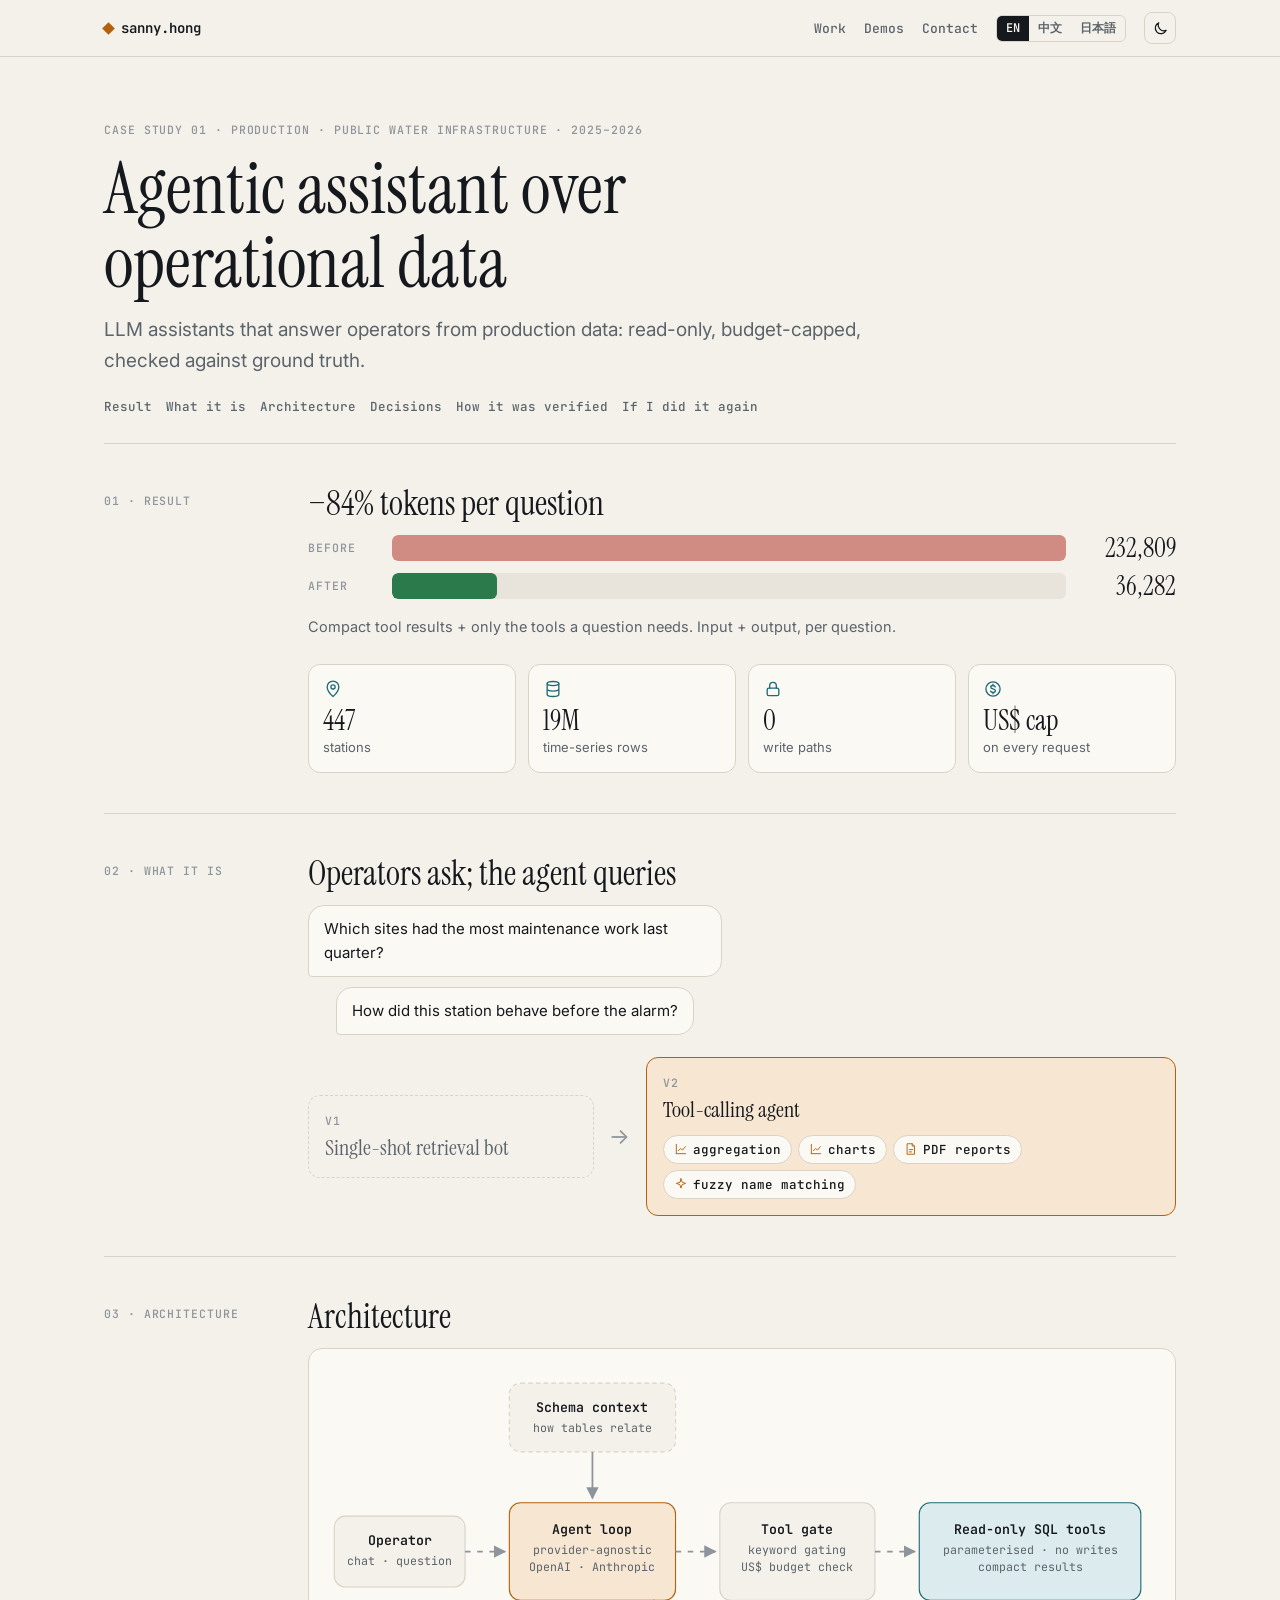
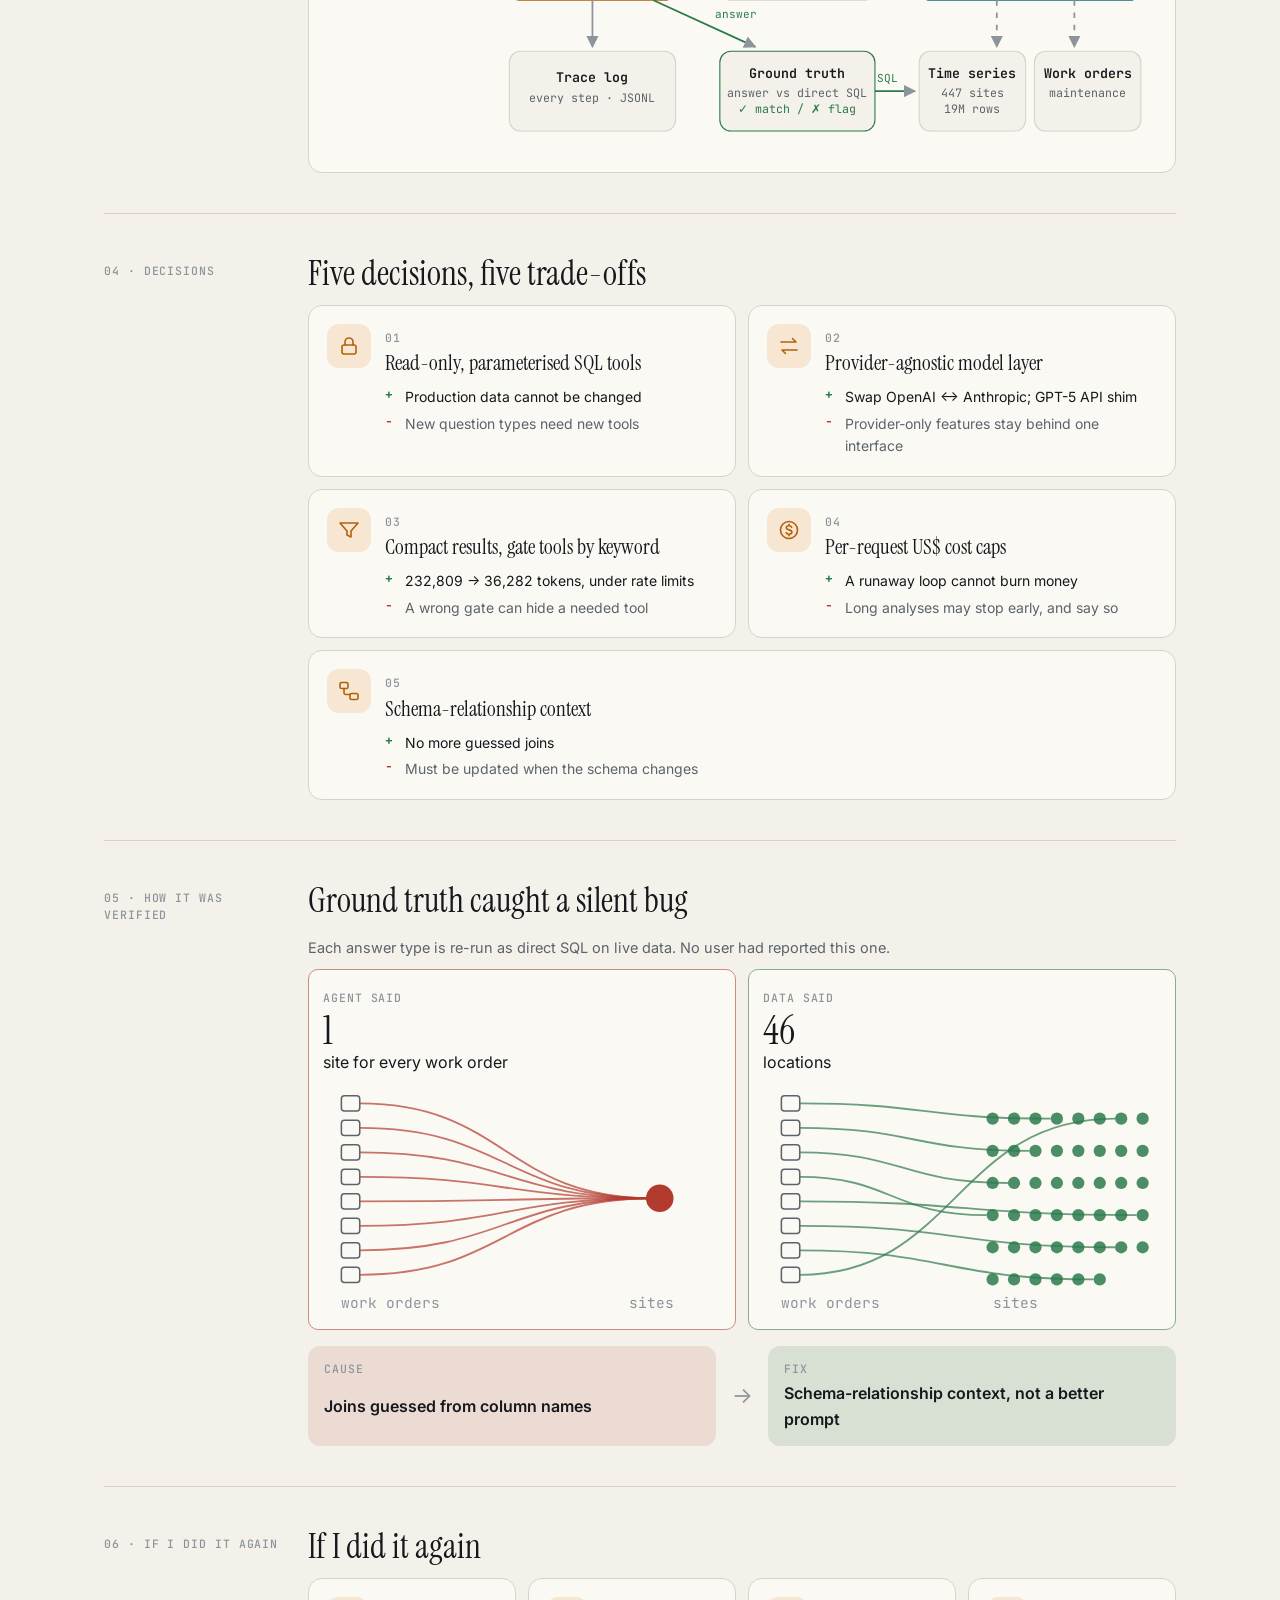
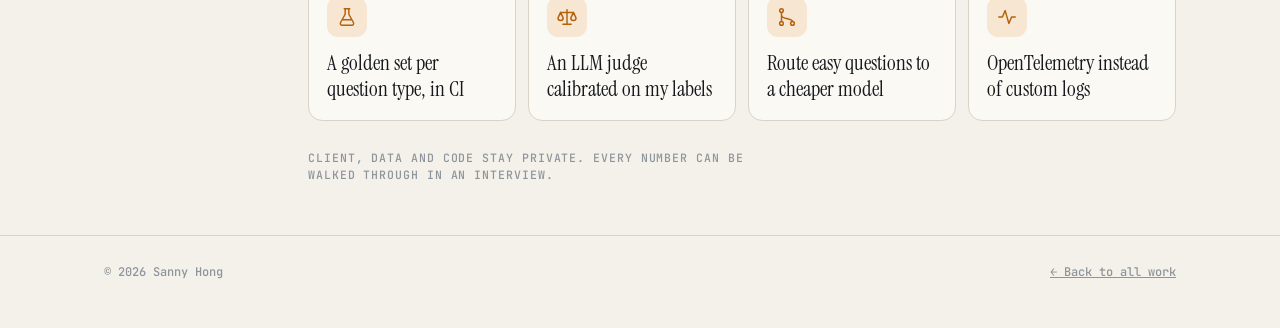
==== work/llm-agent.html @ abecaa7d "Portfolio v2: delivery-loop hero, light/dark mode, illustrated work, case study and live demos Co-Au" ====
<!doctype html>
<html lang="en">
<head>
<meta charset="utf-8">
<meta name="viewport" content="width=device-width, initial-scale=1">
<title>Agentic assistant over operational data · Sanny Hong</title>
<meta name="description" content="Production LLM agents over operational data: read-only tools, −84% tokens per question, per-request cost caps, and ground-truth checks that caught a silent mis-join.">
<script src="../assets/theme.js"></script>
<link rel="preconnect" href="https://fonts.googleapis.com">
<link rel="preconnect" href="https://fonts.gstatic.com" crossorigin>
<link href="https://fonts.googleapis.com/css2?family=Instrument+Serif:ital@0;1&family=Inter:wght@400;500;600&family=JetBrains+Mono:wght@500;600&display=swap" rel="stylesheet">
<link rel="stylesheet" href="../assets/site.css">
</head>
<body data-base="../">

<header class="top">
  <div class="wrap">
    <a class="brand" href="../index.html"><i></i>sanny.hong</a>
    <nav>
      <a href="../index.html#work" data-t="nav.work">Work</a>
      <a href="../demos.html" data-t="nav.demos">Demos</a>
      <a href="../index.html#contact" data-t="nav.contact">Contact</a>
    </nav>
    <div class="langs" role="group" aria-label="Language">
      <button type="button" data-lang="en" aria-pressed="true">EN</button>
      <button type="button" data-lang="zh" aria-pressed="false">中文</button>
      <button type="button" data-lang="ja" aria-pressed="false">日本語</button>
    </div>
    <button class="theme" type="button" aria-label="Switch theme"></button>
  </div>
</header>

<main>
  <div class="wrap case-hero">
    <div class="meta" data-t="c.meta"></div>
    <h1 data-t="c.h1">Agentic assistant over operational data</h1>
    <p class="lede" data-t="c.lede"></p>
    <nav class="toc">
      <a href="#result" data-t="c.toc1"></a><a href="#what" data-t="c.toc2"></a><a href="#architecture" data-t="c.toc3"></a>
      <a href="#decisions" data-t="c.toc4"></a><a href="#verified" data-t="c.toc5"></a><a href="#again" data-t="c.toc6"></a>
    </nav>
  </div>

  <div class="wrap">
    <section class="chapter" id="result">
      <div class="meta">01 · <span data-t="c.toc1"></span></div>
      <div>
        <h2 data-t="c.r.h"></h2>
        <div class="bars">
          <div class="bar-row bad"><span class="meta" data-t="c.r.before"></span><div class="bar"><i style="width:100%"></i></div><b>232,809</b></div>
          <div class="bar-row good"><span class="meta" data-t="c.r.after"></span><div class="bar"><i style="width:15.6%"></i></div><b>36,282</b></div>
        </div>
        <p class="caption" data-t="c.r.p"></p>
        <div class="stats">
          <div data-icon="pin"><b>447</b><span data-t="c.k1"></span></div>
          <div data-icon="db"><b>19M</b><span data-t="c.k2"></span></div>
          <div data-icon="lock"><b>0</b><span data-t="c.k3"></span></div>
          <div data-icon="coins"><b>US$ cap</b><span data-t="c.k4"></span></div>
        </div>
      </div>
    </section>

    <section class="chapter" id="what">
      <div class="meta">02 · <span data-t="c.toc2"></span></div>
      <div>
        <h2 data-t="c.w.h"></h2>
        <div class="qa">
          <div class="bubble" data-t="c.w.q1"></div>
          <div class="bubble" data-t="c.w.q2"></div>
        </div>
        <div class="evolve">
          <div class="stage old"><span class="meta">v1</span><b data-t="c.w.v1"></b></div>
          <i aria-hidden="true">→</i>
          <div class="stage new"><span class="meta">v2</span><b data-t="c.w.v2"></b>
            <div class="chips"><span class="chip" data-icon="chart"><span data-t="c.w.c1"></span></span><span class="chip" data-icon="chart"><span data-t="c.w.c2"></span></span><span class="chip" data-icon="file"><span data-t="c.w.c3"></span></span><span class="chip" data-icon="spark"><span data-t="c.w.c4"></span></span></div>
          </div>
        </div>
      </div>
    </section>

    <section class="chapter" id="architecture">
      <div class="meta">03 · <span data-t="c.toc3"></span></div>
      <div>
        <h2 data-t="c.a.h"></h2>
        <div class="diagram" role="img" aria-label="Architecture: operator question to agent loop, through a tool gate and budget check, to read-only parameterised SQL tools over the time-series and work-order databases; a schema-relationship context feeds the agent; every step is traced; ground-truth scripts check answers against direct SQL.">
          <svg viewBox="0 0 760 360" xmlns="http://www.w3.org/2000/svg">
            <defs>
              <marker id="ah" viewBox="0 0 10 10" refX="9" refY="5" markerWidth="7" markerHeight="7" orient="auto-start-reverse"><path d="M0,0 L10,5 L0,10 z" fill="var(--faint)"/></marker>
            </defs>
            <g font-size="12" fill="var(--ink)">
              <rect x="12" y="140" width="118" height="64" rx="10" fill="var(--paper)" stroke="var(--rule)"/>
              <text x="71" y="166" text-anchor="middle" font-weight="600">Operator</text><text x="71" y="184" text-anchor="middle" fill="var(--muted)" font-size="10.5">chat · question</text>

              <rect x="170" y="128" width="150" height="88" rx="10" fill="var(--signal-soft)" stroke="var(--signal)"/>
              <text x="245" y="156" text-anchor="middle" font-weight="600">Agent loop</text>
              <text x="245" y="174" text-anchor="middle" fill="var(--muted)" font-size="10.5">provider-agnostic</text>
              <text x="245" y="190" text-anchor="middle" fill="var(--muted)" font-size="10.5">OpenAI · Anthropic</text>

              <rect x="360" y="128" width="140" height="88" rx="10" fill="var(--paper)" stroke="var(--rule)"/>
              <text x="430" y="156" text-anchor="middle" font-weight="600">Tool gate</text>
              <text x="430" y="174" text-anchor="middle" fill="var(--muted)" font-size="10.5">keyword gating</text>
              <text x="430" y="190" text-anchor="middle" fill="var(--muted)" font-size="10.5">US$ budget check</text>

              <rect x="540" y="128" width="200" height="88" rx="10" fill="var(--water-soft)" stroke="var(--water)"/>
              <text x="640" y="156" text-anchor="middle" font-weight="600">Read-only SQL tools</text>
              <text x="640" y="174" text-anchor="middle" fill="var(--muted)" font-size="10.5">parameterised · no writes</text>
              <text x="640" y="190" text-anchor="middle" fill="var(--muted)" font-size="10.5">compact results</text>

              <rect x="540" y="262" width="96" height="72" rx="10" fill="var(--paper)" stroke="var(--rule)"/>
              <text x="588" y="286" text-anchor="middle" font-weight="600">Time series</text><text x="588" y="303" text-anchor="middle" fill="var(--muted)" font-size="10.5">447 sites</text><text x="588" y="318" text-anchor="middle" fill="var(--muted)" font-size="10.5">19M rows</text>
              <rect x="644" y="262" width="96" height="72" rx="10" fill="var(--paper)" stroke="var(--rule)"/>
              <text x="692" y="286" text-anchor="middle" font-weight="600">Work orders</text><text x="692" y="303" text-anchor="middle" fill="var(--muted)" font-size="10.5">maintenance</text>

              <rect x="170" y="20" width="150" height="62" rx="10" fill="var(--paper)" stroke="var(--rule)" stroke-dasharray="4 3"/>
              <text x="245" y="46" text-anchor="middle" font-weight="600">Schema context</text><text x="245" y="64" text-anchor="middle" fill="var(--muted)" font-size="10.5">how tables relate</text>
              <rect x="170" y="262" width="150" height="72" rx="10" fill="var(--paper)" stroke="var(--rule)"/>
              <text x="245" y="290" text-anchor="middle" font-weight="600">Trace log</text><text x="245" y="308" text-anchor="middle" fill="var(--muted)" font-size="10.5">every step · JSONL</text>
              <rect x="360" y="262" width="140" height="72" rx="10" fill="var(--paper)" stroke="var(--ok)"/>
              <text x="430" y="286" text-anchor="middle" font-weight="600">Ground truth</text><text x="430" y="303" text-anchor="middle" fill="var(--muted)" font-size="10.5">answer vs direct SQL</text><text x="430" y="318" text-anchor="middle" fill="var(--ok)" font-size="10.5">✓ match / ✗ flag</text>
            </g>
            <g stroke="var(--faint)" stroke-width="1.6" fill="none" marker-end="url(#ah)">
              <path class="flow" d="M130 172 H166"/>
              <path class="flow" d="M320 172 H356"/>
              <path class="flow" d="M500 172 H536"/>
              <path class="flow" d="M610 216 V258"/>
              <path class="flow" d="M680 216 V258"/>
              <path d="M245 82 V124"/>
              <path d="M245 216 V258"/>
              <path d="M500 298 H536" stroke="var(--ok)"/>
              <text x="502" y="290" font-size="10" fill="var(--ok)" stroke="none">SQL</text>
              <path d="M300 216 L392 258" stroke="var(--ok)"/>
              <text x="356" y="232" font-size="10" fill="var(--ok)" stroke="none">answer</text>
            </g>
          </svg>
        </div>
      </div>
    </section>

    <section class="chapter" id="decisions">
      <div class="meta">04 · <span data-t="c.toc4"></span></div>
      <div>
        <h2 data-t="c.d.h"></h2>
        <div class="dtiles" id="decisionList"></div>
      </div>
    </section>

    <section class="chapter" id="verified">
      <div class="meta">05 · <span data-t="c.toc5"></span></div>
      <div>
        <h2 data-t="c.v.h"></h2>
        <p class="caption" data-t="c.v.p1"></p>
        <div class="compare">
          <div class="bad"><span class="meta" data-t="c.v.before"></span><b>1</b><span data-t="c.v.beforeS"></span><div class="viz" id="vizBad"></div></div>
          <div class="good"><span class="meta" data-t="c.v.after"></span><b>46</b><span data-t="c.v.afterS"></span><div class="viz" id="vizGood"></div></div>
        </div>
        <div class="fix">
          <div class="bad-x"><span class="meta" data-t="c.v.causeL"></span><b data-t="c.v.cause"></b></div>
          <i aria-hidden="true">→</i>
          <div class="good-x"><span class="meta" data-t="c.v.fixL"></span><b data-t="c.v.fix"></b></div>
        </div>
      </div>
    </section>

    <section class="chapter" id="again">
      <div class="meta">06 · <span data-t="c.toc6"></span></div>
      <div>
        <h2 data-t="c.g.h"></h2>
        <div class="tiles four" id="againList"></div>
        <p class="meta" style="margin-top:28px" data-t="c.note"></p>
      </div>
    </section>
  </div>
</main>

<footer><div class="wrap"><span data-t="foot.l">© 2026 Sanny Hong</span><a href="../index.html" data-t="c.back">← Back to all work</a></div></footer>

<script src="../assets/art.js"></script>
<script src="../assets/i18n.js"></script>
<script>
/* Case-study copy. Facts here must match the resume: 447 stations, 19M rows, 232,809 → 36,282 tokens,
   per-request USD caps, GPT-5 compatibility shim, JSONL step/run traces, mis-join 1 → 46. */
(function () {
  const C = {
    en: {
      'c.meta': 'Case study 01 · Production · Public water infrastructure · 2025–2026',
      'c.h1': 'Agentic assistant over operational data',
      'c.lede': 'LLM assistants that answer operators from production data: read-only, budget-capped, checked against ground truth.',
      'c.toc1': 'Result', 'c.toc2': 'What it is', 'c.toc3': 'Architecture', 'c.toc4': 'Decisions', 'c.toc5': 'How it was verified', 'c.toc6': 'If I did it again',
      'c.r.h': '−84% tokens per question',
      'c.r.before': 'Before', 'c.r.after': 'After',
      'c.r.p': 'Compact tool results + only the tools a question needs. Input + output, per question.',
      'c.k1': 'stations', 'c.k2': 'time-series rows', 'c.k3': 'write paths', 'c.k4': 'on every request',
      'c.w.h': 'Operators ask; the agent queries',
      'c.w.q1': 'Which sites had the most maintenance work last quarter?',
      'c.w.q2': 'How did this station behave before the alarm?',
      'c.w.v1': 'Single-shot retrieval bot', 'c.w.v2': 'Tool-calling agent',
      'c.w.c1': 'aggregation', 'c.w.c2': 'charts', 'c.w.c3': 'PDF reports', 'c.w.c4': 'fuzzy name matching',
      'c.a.h': 'Architecture',
      'c.d.h': 'Five decisions, five trade-offs',
      'c.v.h': 'Ground truth caught a silent bug',
      'c.v.p1': 'Each answer type is re-run as direct SQL on live data. No user had reported this one.',
      'c.v.before': 'Agent said', 'c.v.beforeS': 'site for every work order',
      'c.v.after': 'Data said', 'c.v.afterS': 'locations',
      'c.v.causeL': 'Cause', 'c.v.cause': 'Joins guessed from column names',
      'c.v.fixL': 'Fix', 'c.v.fix': 'Schema-relationship context, not a better prompt',
      'c.g.h': 'If I did it again',
      'c.note': 'Client, data and code stay private. Every number can be walked through in an interview.',
      'c.back': '← Back to all work',
    },
    zh: {
      'c.meta': '案例研究 01 · 生产系统 · 公共水务基础设施 · 2025–2026',
      'c.h1': '运营数据上的智能体助手',
      'c.lede': '为值班人员查询生产数据的 LLM 助手：只读、有预算上限、用标准答案校验。',
      'c.toc1': '结果', 'c.toc2': '它是什么', 'c.toc3': '架构', 'c.toc4': '关键决策', 'c.toc5': '怎么验证', 'c.toc6': '如果重做',
      'c.r.h': '每个问题的 token 减少 84%',
      'c.r.before': '之前', 'c.r.after': '之后',
      'c.r.p': '压缩工具结果 + 只开放问题需要的工具。按每个问题的输入 + 输出计算。',
      'c.k1': '个站点', 'c.k2': '行时间序列', 'c.k3': '条写入路径', 'c.k4': '每个请求都有',
      'c.w.h': '值班人员提问，智能体去查',
      'c.w.q1': '上季度哪些站点的维修工作最多？',
      'c.w.q2': '这个站点在告警前表现如何？',
      'c.w.v1': '单轮检索机器人', 'c.w.v2': '调用工具的智能体',
      'c.w.c1': '聚合统计', 'c.w.c2': '图表', 'c.w.c3': 'PDF 报告', 'c.w.c4': '名称模糊匹配',
      'c.a.h': '架构',
      'c.d.h': '五个决策，五个取舍',
      'c.v.h': '标准答案抓到了一个隐性错误',
      'c.v.p1': '每类答案都用直接 SQL 在真实数据上重跑一遍。这个错误没有任何用户报告过。',
      'c.v.before': '智能体说', 'c.v.beforeS': '个站点承担了所有工单',
      'c.v.after': '数据实际', 'c.v.afterS': '个地点',
      'c.v.causeL': '原因', 'c.v.cause': '按字段名猜测表关联',
      'c.v.fixL': '修复', 'c.v.fix': '加入表关系 context，而不是改提示词',
      'c.g.h': '如果重做',
      'c.note': '客户、数据和代码均保密。每个数字都可以在面试里讲清楚。',
      'c.back': '← 返回全部项目',
    },
    ja: {
      'c.meta': 'ケーススタディ 01 · 本番 · 公共水道インフラ · 2025–2026',
      'c.h1': '運用データに対するエージェント',
      'c.lede': '本番データでオペレーターに答える LLM アシスタント。読み取り専用・予算上限つき・正解データで検証。',
      'c.toc1': '結果', 'c.toc2': '概要', 'c.toc3': 'アーキテクチャ', 'c.toc4': '設計判断', 'c.toc5': '検証方法', 'c.toc6': 'もう一度やるなら',
      'c.r.h': '1 質問あたりのトークン −84%',
      'c.r.before': '前', 'c.r.after': '後',
      'c.r.p': 'ツール結果の圧縮 ＋ 質問に必要なツールだけを公開。1 質問あたりの入力 ＋ 出力。',
      'c.k1': '拠点', 'c.k2': '行の時系列', 'c.k3': '書き込み経路', 'c.k4': '全リクエストに適用',
      'c.w.h': 'オペレーターが聞き、エージェントが調べる',
      'c.w.q1': '前四半期に保守作業が最も多かった拠点は？',
      'c.w.q2': 'アラーム前、この拠点はどう推移した？',
      'c.w.v1': '単発の検索ボット', 'c.w.v2': 'ツール呼び出し型エージェント',
      'c.w.c1': '集計', 'c.w.c2': 'グラフ', 'c.w.c3': 'PDF レポート', 'c.w.c4': '名前のあいまい照合',
      'c.a.h': 'アーキテクチャ',
      'c.d.h': '5 つの判断と 5 つのトレードオフ',
      'c.v.h': '正解データが隠れたバグを発見',
      'c.v.p1': '回答の種類ごとに実データで直接 SQL を再実行。利用者は誰も報告していませんでした。',
      'c.v.before': 'エージェント', 'c.v.beforeS': '拠点にすべての作業指示',
      'c.v.after': '実データ', 'c.v.afterS': '拠点',
      'c.v.causeL': '原因', 'c.v.cause': '列名から結合を推測していた',
      'c.v.fixL': '修正', 'c.v.fix': 'プロンプトではなくスキーマ関係コンテキスト',
      'c.g.h': 'もう一度やるなら',
      'c.note': '顧客・データ・コードは非公開。すべての数字は面接で説明できます。',
      'c.back': '← すべての実績へ戻る',
    },
  };
  const DECISIONS = [
    { i: 'lock', h: { en: 'Read-only, parameterised SQL tools', zh: '只读、参数化的 SQL 工具', ja: '読み取り専用・パラメータ化 SQL' },
      gain: { en: 'Production data cannot be changed', zh: '生产数据无法被改动', ja: '本番データは変更できない' },
      cost: { en: 'New question types need new tools', zh: '新类型问题需要新工具', ja: '新しい質問には新しいツールが必要' } },
    { i: 'swap', h: { en: 'Provider-agnostic model layer', zh: '与服务商无关的模型层', ja: 'プロバイダー非依存のモデル層' },
      gain: { en: 'Swap OpenAI ↔ Anthropic; GPT-5 API shim', zh: 'OpenAI ↔ Anthropic 随时切换；GPT-5 兼容层', ja: 'OpenAI ↔ Anthropic を切替、GPT-5 互換層' },
      cost: { en: 'Provider-only features stay behind one interface', zh: '独有功能只能在共用接口后使用', ja: '固有機能は共通インターフェースの裏側のみ' } },
    { i: 'funnel', h: { en: 'Compact results, gate tools by keyword', zh: '压缩结果，按关键词开放工具', ja: '結果を圧縮し、キーワードでツールを絞る' },
      gain: { en: '232,809 → 36,282 tokens, under rate limits', zh: '232,809 → 36,282 token，不超速率限制', ja: '232,809 → 36,282 トークン、レート制限内' },
      cost: { en: 'A wrong gate can hide a needed tool', zh: '闸门判断错会藏起需要的工具', ja: 'ゲートを誤ると必要なツールが隠れる' } },
    { i: 'coins', h: { en: 'Per-request US$ cost caps', zh: '每个请求的美元成本上限', ja: 'リクエストごとの US$ 上限' },
      gain: { en: 'A runaway loop cannot burn money', zh: '失控循环不会烧钱', ja: '暴走ループで費用を浪費しない' },
      cost: { en: 'Long analyses may stop early, and say so', zh: '长分析可能提前停止，并明确告知', ja: '長い分析は途中で止まり、それを明示' } },
    { i: 'schema', h: { en: 'Schema-relationship context', zh: '表关系 context', ja: 'スキーマ関係コンテキスト' },
      gain: { en: 'No more guessed joins', zh: '不再靠猜来关联表', ja: '結合を推測しなくなった' },
      cost: { en: 'Must be updated when the schema changes', zh: '表结构变动时要同步更新', ja: 'スキーマ変更のたびに更新が必要' } },
  ];
  const AGAIN = [
    { i: 'flask', h: { en: 'A golden set per question type, in CI', zh: '每类问题一套标准测试集，接入 CI', ja: '質問タイプ別ゴールデンセットを CI に' } },
    { i: 'scale', h: { en: 'An LLM judge calibrated on my labels', zh: '用我的标注校准 LLM judge', ja: '自分のラベルで較正した LLM judge' } },
    { i: 'route', h: { en: 'Route easy questions to a cheaper model', zh: '简单问题路由给更便宜的模型', ja: '簡単な質問は安価なモデルへ' } },
    { i: 'pulse', h: { en: 'OpenTelemetry instead of custom logs', zh: '用 OpenTelemetry 取代自定义日志', ja: '独自ログの代わりに OpenTelemetry' } },
  ];

  // Mis-join illustration: work orders on the left, sites on the right.
  function misjoin(good) {
    const orders = Array.from({ length: 8 }, (_, i) => [18, 12 + i * 16]);
    const sites = good
      ? Array.from({ length: 46 }, (_, i) => [150 + (i % 8) * 14, 22 + Math.floor(i / 8) * 21])
      : [[220, 74]];
    const colour = good ? 'var(--ok)' : 'var(--bad)';
    const links = orders.map(([x, y], i) => {
      const [sx, sy] = good ? sites[(i * 7 + 3) % 46] : sites[0];
      return `<path d="M${x + 6} ${y}C${(x + sx) / 2} ${y} ${(x + sx) / 2} ${sy} ${sx - 4} ${sy}" stroke="${colour}" stroke-width="1.2" fill="none" opacity="0.7"/>`;
    }).join('');
    const o = orders.map(([x, y]) => `<rect x="${x - 6}" y="${y - 5}" width="12" height="10" rx="2" fill="var(--panel)" stroke="var(--muted)"/>`).join('');
    const s = sites.map(([x, y]) => `<circle cx="${x}" cy="${y}" r="${good ? 4 : 9}" fill="${colour}" opacity="${good ? 0.85 : 1}"/>`).join('');
    return `<svg viewBox="0 0 260 150" aria-hidden="true">${links}${o}${s}<text x="12" y="146" font-size="9.5" fill="var(--faint)">work orders</text><text x="${good ? 150 : 200}" y="146" font-size="9.5" fill="var(--faint)">sites</text></svg>`;
  }

  let lang = 'en';
  try { const s = localStorage.getItem('lang'); if (['en', 'zh', 'ja'].includes(s)) lang = s; else if ((navigator.language || '').startsWith('zh')) lang = 'zh'; else if ((navigator.language || '').startsWith('ja')) lang = 'ja'; } catch (e) {}
  const asked = new URL(location.href).searchParams.get('lang');
  if (['en', 'zh', 'ja'].includes(asked)) lang = asked;
  const esc = (s) => String(s).replace(/[&<>"]/g, (c) => ({ '&': '&amp;', '<': '&lt;', '>': '&gt;', '"': '&quot;' })[c]);
  const t = (k) => (C[lang][k] ?? window.I18N[lang][k] ?? C.en[k] ?? window.I18N.en[k] ?? k);
  function render() {
    document.documentElement.lang = lang === 'zh' ? 'zh-Hans' : lang;
    document.querySelectorAll('[data-t]').forEach((el) => (el.textContent = t(el.dataset.t)));
    document.querySelectorAll('.langs button').forEach((b) => b.setAttribute('aria-pressed', String(b.dataset.lang === lang)));
    document.getElementById('decisionList').innerHTML = DECISIONS.map((d, n) =>
      `<div class="dtile">${window.icon(d.i)}<div><span class="meta">${String(n + 1).padStart(2, '0')}</span><h3>${esc(d.h[lang])}</h3><p class="plus">${esc(d.gain[lang])}</p><p class="minus">${esc(d.cost[lang])}</p></div></div>`).join('');
    document.getElementById('againList').innerHTML = AGAIN.map((a) => `<div class="tile">${window.icon(a.i)}<b>${esc(a.h[lang])}</b></div>`).join('');
  }
  document.querySelectorAll('.langs button').forEach((b) => b.addEventListener('click', () => { lang = b.dataset.lang; try { localStorage.setItem('lang', lang); } catch (e) {} render(); }));
  document.getElementById('vizBad').innerHTML = misjoin(false);
  document.getElementById('vizGood').innerHTML = misjoin(true);
  window.paintArt();
  render();
})();
</script>
</body>
</html>
---- assets/site.css ----
/* Sanny Hong · field-report portfolio. Editorial serif + mono metadata; amber = signal, teal = data. */
:root {
  --paper: #f4f1ea;
  --panel: #fbf9f4;
  --ink: #15181c;
  --muted: #5b636b;
  --faint: #8d949b;
  --rule: #d9d3c7;
  --grid: #e7e2d7;
  --signal: #b4610b;
  --signal-soft: #f6e6d2;
  --water: #1c6b75;
  --water-soft: #dcecee;
  --ok: #2b7a4b;
  --bad: #b33a2e;
  --f-display: 'Instrument Serif', 'Songti SC', 'Noto Serif CJK SC', 'Hiragino Mincho ProN', Georgia, serif;
  --f-body: 'Inter', -apple-system, BlinkMacSystemFont, 'PingFang SC', 'Hiragino Sans', 'Noto Sans CJK SC', sans-serif;
  --f-mono: 'JetBrains Mono', ui-monospace, SFMono-Regular, Menlo, monospace;
  --wrap: 1120px;
  color-scheme: light;
}
@media (prefers-color-scheme: dark) {
  :root:not([data-theme='light']) {
    --paper: #0f1214; --panel: #161a1d; --ink: #e9e6df; --muted: #a2a8ad; --faint: #6f777d; --rule: #2a3034; --grid: #1d2226;
    --signal: #f0a24a; --signal-soft: #36281a; --water: #5fb7c1; --water-soft: #15302f; --ok: #5cc58a; --bad: #ef7d70;
    color-scheme: dark;
  }
}
:root[data-theme='dark'] {
  --paper: #0f1214; --panel: #161a1d; --ink: #e9e6df; --muted: #a2a8ad; --faint: #6f777d; --rule: #2a3034; --grid: #1d2226;
  --signal: #f0a24a; --signal-soft: #36281a; --water: #5fb7c1; --water-soft: #15302f; --ok: #5cc58a; --bad: #ef7d70;
  color-scheme: dark;
}

* { box-sizing: border-box; }
html { -webkit-text-size-adjust: 100%; scroll-behavior: smooth; scroll-padding-top: 72px; }
body { margin: 0; background: var(--paper); color: var(--ink); font: 16px/1.6 var(--f-body); }
a { color: inherit; }
img, svg { max-width: 100%; }
.wrap { max-width: var(--wrap); margin: 0 auto; padding: 0 24px; }
.mono { font-family: var(--f-mono); }
.meta { font: 500 11.5px/1.5 var(--f-mono); letter-spacing: 0.08em; text-transform: uppercase; color: var(--faint); }
.rule { border: 0; border-top: 1px solid var(--rule); margin: 0; }

/* Top bar */
.top { position: sticky; top: 0; z-index: 10; background: color-mix(in srgb, var(--paper) 88%, transparent); backdrop-filter: blur(8px); border-bottom: 1px solid var(--rule); }
.top .wrap { display: flex; align-items: center; gap: 18px; height: 56px; }
.brand { font: 600 14px var(--f-mono); text-decoration: none; display: flex; align-items: center; gap: 8px; }
.brand i { width: 9px; height: 9px; background: var(--signal); transform: rotate(45deg); display: inline-block; }
.top nav { display: flex; gap: 18px; margin-left: auto; font: 500 13px var(--f-mono); }
.top nav a { text-decoration: none; color: var(--muted); }
.top nav a:hover { color: var(--ink); }
.langs { display: flex; border: 1px solid var(--rule); border-radius: 6px; overflow: hidden; }
.langs button { all: unset; cursor: pointer; padding: 4px 9px; font: 600 12px var(--f-mono); color: var(--muted); }
.langs button[aria-pressed='true'] { background: var(--ink); color: var(--paper); }
.theme { all: unset; cursor: pointer; display: grid; place-items: center; width: 30px; height: 30px; border: 1px solid var(--rule); border-radius: 8px; color: var(--ink); }
.theme:hover { border-color: var(--ink); }
.theme svg { width: 17px; height: 17px; }
@media (max-width: 760px) { .top nav { display: none; } .langs { margin-left: auto; } .top .wrap { gap: 10px; } }

/* Icons */
.ic { width: 20px; height: 20px; flex: none; display: inline-block; vertical-align: middle; }
.btn .ic { width: 17px; height: 17px; }

/* Hero */
.hero { padding-top: 72px; padding-bottom: 40px; }
:lang(zh-Hans) .hero h1, :lang(ja) .hero h1 { max-width: none; line-height: 1.15; font-size: clamp(34px, 4.4vw, 58px); }
.hero-grid { display: grid; grid-template-columns: minmax(0, 1.1fr) minmax(0, 0.9fr); gap: 40px; align-items: center; }
.hero h1 { font: 400 clamp(38px, 5vw, 66px)/1.04 var(--f-display); letter-spacing: -0.015em; margin: 18px 0 22px; max-width: 17ch; }
.hero-art svg { display: block; width: 100%; height: auto; max-width: 470px; margin-left: auto; }
.hero-art text, .art text, .viz text { font-family: var(--f-mono); }
.hero-art .serif { font-family: var(--f-display); }
.hero-art text { paint-order: stroke; stroke: var(--paper); stroke-width: 5px; stroke-linejoin: round; }
.ping { animation: ping 1.8s ease-out infinite; transform-box: fill-box; transform-origin: center; }
@keyframes ping { from { transform: scale(1); opacity: 0.9; } to { transform: scale(3.2); opacity: 0; } }
@media (max-width: 860px) { .hero-grid { grid-template-columns: minmax(0, 1fr); gap: 28px; } .hero-art svg { max-width: 380px; margin: 0 auto; } }
.hero h1 em { color: var(--signal); }
.hero .lede { font-size: clamp(17px, 2vw, 20px); color: var(--muted); max-width: 60ch; margin: 0; }
.cta { display: flex; flex-wrap: wrap; gap: 10px; margin-top: 26px; }
.btn { display: inline-flex; align-items: center; gap: 8px; padding: 10px 16px; border: 1px solid var(--ink); border-radius: 8px; font: 600 14px var(--f-body); text-decoration: none; color: var(--ink); background: none; cursor: pointer; }
.btn.primary { background: var(--ink); color: var(--paper); }
.btn:hover { transform: translateY(-1px); }

/* What I build: plain-language strip under the hero */
.build { margin-top: 48px; }
.build-grid { display: grid; grid-template-columns: repeat(4, minmax(0, 1fr)); gap: 12px; margin-top: 12px; }
.build-grid a { display: grid; gap: 6px; align-content: start; padding: 18px; border: 1px solid var(--rule); border-radius: 14px; background: var(--panel); text-decoration: none; color: inherit; }
.build-grid a:hover { border-color: var(--ink); }
.build-grid .ic { width: 40px; height: 40px; padding: 9px; border-radius: 11px; background: var(--signal-soft); color: var(--signal); margin-bottom: 6px; }
.build-grid b { font: 400 23px/1.15 var(--f-display); }
.build-grid span { color: var(--muted); font-size: 14px; }
.build-grid em { font: 500 11.5px/1.4 var(--f-mono); font-style: normal; color: var(--water); margin-top: 4px; }
@media (max-width: 900px) { .build-grid { grid-template-columns: repeat(2, minmax(0, 1fr)); } }
@media (max-width: 520px) { .build-grid { grid-template-columns: minmax(0, 1fr); } }

/* Delivery loop: each step lights up as the dot passes */
.step circle { animation: stepOn 12s linear infinite; }
@keyframes stepOn { 0%, 12% { fill: var(--signal-soft); stroke: var(--signal); } 17%, 100% { fill: var(--panel); stroke: var(--rule); } }

/* Sections */
section.block { padding: 64px 0; border-top: 1px solid var(--rule); }
.sechead { display: grid; grid-template-columns: 180px minmax(0, 1fr); gap: 24px; margin-bottom: 30px; }
.sechead h2 { font: 400 clamp(30px, 4vw, 44px)/1.1 var(--f-display); margin: 0; }
.sechead p { color: var(--muted); margin: 10px 0 0; max-width: 62ch; }
@media (max-width: 760px) { .sechead { grid-template-columns: minmax(0, 1fr); gap: 6px; } }

/* Lens selector */
.lenses { display: grid; grid-template-columns: repeat(3, minmax(0, 1fr)); gap: 12px; }
.lens { all: unset; cursor: pointer; display: grid; gap: 6px; padding: 18px; border: 1px solid var(--rule); border-radius: 12px; background: var(--panel); }
.lens:hover { border-color: var(--ink); }
.lens[aria-pressed='true'] { border-color: var(--signal); box-shadow: inset 0 0 0 1px var(--signal); }
.lens b { font: 400 26px/1.1 var(--f-display); }
.lens span { color: var(--muted); font-size: 14px; }
.lens-ic { color: var(--signal); }
.lens-ic .ic { width: 26px; height: 26px; }
.skip { margin-top: 12px; font: 500 12.5px var(--f-mono); color: var(--muted); background: none; border: 0; cursor: pointer; padding: 0; text-decoration: underline; }
@media (max-width: 760px) { .lenses { grid-template-columns: minmax(0, 1fr); } }
.path { display: none; padding-top: 34px; }
.path.on { display: block; }
.lens-all .path .cards, .lens-all .path > .cta, .lens-all .path .cards-h { display: none; }

/* Facts table */
.facts { display: grid; grid-template-columns: repeat(4, minmax(0, 1fr)); gap: 0; border: 1px solid var(--rule); border-radius: 12px; overflow: hidden; }
.facts div { padding: 14px 16px; border-left: 1px solid var(--rule); }
.facts div:first-child { border-left: 0; }
.facts b { display: block; font-weight: 600; margin-top: 2px; }
.facts .ic { color: var(--signal); display: block; margin-bottom: 8px; }
.sub { margin: 34px 0 14px; }

/* Icon tiles: one icon, one short line */
.tiles { display: grid; gap: 12px; padding: 0; margin: 0; list-style: none; }
.tiles.four { grid-template-columns: repeat(4, minmax(0, 1fr)); }
.tiles.three { grid-template-columns: repeat(3, minmax(0, 1fr)); }
.tile { display: grid; gap: 14px; align-content: start; padding: 18px; border: 1px solid var(--rule); border-radius: 14px; background: var(--panel); }
.tile .ic { width: 40px; height: 40px; padding: 9px; border-radius: 11px; background: var(--signal-soft); color: var(--signal); }
.tile b { font: 400 21px/1.2 var(--f-display); }
.tiles.rules { counter-reset: r; }
.tiles.rules .tile { counter-increment: r; position: relative; }
.tiles.rules .tile::after { content: counter(r, decimal-leading-zero); position: absolute; top: 18px; right: 18px; font: 500 12px var(--f-mono); color: var(--faint); }
.tiles.rules .tile .ic { background: var(--water-soft); color: var(--water); }
@media (max-width: 900px) { .tiles.four, .tiles.three { grid-template-columns: repeat(2, minmax(0, 1fr)); } }
@media (max-width: 520px) { .tiles.four, .tiles.three { grid-template-columns: minmax(0, 1fr); } .tile { grid-template-columns: auto minmax(0, 1fr); align-items: center; } }
.growing { display: flex; flex-wrap: wrap; align-items: center; gap: 8px; margin-top: 14px; }
.growing .meta { margin-right: 4px; }
.chip { font: 500 12.5px var(--f-mono); padding: 5px 10px; border: 1px dashed var(--rule); border-radius: 999px; color: var(--muted); }
.path > .cta { margin-top: 26px; }
.path > .more { display: inline-block; margin-top: 18px; text-decoration: none; }

/* Explore journey */
.journey { display: grid; grid-template-columns: minmax(0, 1fr) 40px minmax(0, 1fr) 40px minmax(0, 1fr); align-items: center; margin-bottom: 28px; }
.journey div { display: grid; justify-items: center; text-align: center; gap: 4px; }
.journey .ic { width: 52px; height: 52px; padding: 12px; border-radius: 50%; border: 1px solid var(--rule); background: var(--panel); color: var(--signal); margin-bottom: 6px; }
.journey b { font: 400 20px/1.2 var(--f-display); }
.journey span { font: 500 12px var(--f-mono); color: var(--muted); }
.journey i { height: 0; border-top: 1.6px dashed var(--faint); }
@media (max-width: 600px) { .journey { grid-template-columns: minmax(0, 1fr); gap: 4px; } .journey i { width: 0; height: 22px; border-top: 0; border-left: 1.6px dashed var(--faint); justify-self: center; } }
@media (max-width: 760px) { .facts { grid-template-columns: 1fr 1fr; } .facts div { border-top: 1px solid var(--rule); } }

/* Two-column fit */
.fit { display: grid; grid-template-columns: 1fr 1fr; gap: 24px; margin-top: 26px; }
.fit h3 { font: 600 13px var(--f-mono); letter-spacing: 0.06em; text-transform: uppercase; margin: 0 0 10px; }
.fit ul { margin: 0; padding-left: 18px; }
.fit li { margin: 6px 0; }
@media (max-width: 760px) { .fit { grid-template-columns: minmax(0, 1fr); } }

/* Work cards */
.cards { display: grid; grid-template-columns: repeat(2, minmax(0, 1fr)); gap: 14px; }
.card { display: grid; grid-template-rows: auto 1fr; border: 1px solid var(--rule); border-radius: 14px; background: var(--panel); text-decoration: none; color: inherit; overflow: hidden; }
.card .art { background: var(--paper); border-bottom: 1px solid var(--rule); padding: 10px 14px; }
.card .art svg { display: block; width: 100%; height: 130px; }
.card .body { display: grid; gap: 10px; align-content: start; padding: 18px 20px 20px; }
a.card:hover { border-color: var(--ink); }
.card h3 { font: 400 26px/1.15 var(--f-display); margin: 0; }
.card p { margin: 0; color: var(--muted); }
.badges { display: flex; flex-wrap: wrap; gap: 6px; }
.badge { font: 600 10.5px var(--f-mono); letter-spacing: 0.06em; text-transform: uppercase; padding: 3px 7px; border-radius: 4px; background: var(--water-soft); color: var(--water); }
.badge.amber { background: var(--signal-soft); color: var(--signal); }
.kpis { display: flex; flex-wrap: wrap; gap: 18px; }
.kpis div { display: grid; }
.kpis b { font: 400 30px/1 var(--f-display); }
.kpis span { font-size: 12.5px; color: var(--muted); }
.verified { display: flex; gap: 8px; align-items: center; font-size: 13.5px; color: var(--ok); }
.verified .ic { width: 18px; height: 18px; }
.more { font: 600 13px var(--f-mono); color: var(--signal); }
@media (max-width: 760px) { .cards { grid-template-columns: minmax(0, 1fr); } }

/* Timeline */
.tl { display: grid; gap: 0; border-top: 1px solid var(--rule); }
.tl .row { display: grid; grid-template-columns: 34px 150px minmax(0, 1fr) auto; gap: 16px; padding: 16px 0; border-bottom: 1px solid var(--rule); align-items: center; }
.tl .row > .ic { width: 34px; height: 34px; padding: 7px; border-radius: 50%; background: var(--panel); border: 1px solid var(--rule); color: var(--signal); }
.tl .when { font: 500 12px var(--f-mono); color: var(--faint); }
.tl b { display: block; }
@media (max-width: 760px) { .tl .row { grid-template-columns: 34px minmax(0, 1fr); gap: 4px 12px; } .tl .row > .ic { grid-row: span 3; align-self: start; } .tl .row .badge { justify-self: start; } }

/* Case study page */
.case-hero { padding-top: 64px; padding-bottom: 28px; }
.case-hero h1 { font: 400 clamp(40px, 6vw, 72px)/1.02 var(--f-display); margin: 14px 0 16px; max-width: 18ch; }
:lang(zh-Hans) .case-hero h1, :lang(ja) .case-hero h1 { max-width: 15em; line-height: 1.15; font-size: clamp(32px, 4.6vw, 56px); }
.case-hero .lede { font-size: 19px; color: var(--muted); max-width: 64ch; margin: 0; }
.toc { display: flex; flex-wrap: wrap; gap: 14px; font: 500 12.5px var(--f-mono); margin-top: 22px; }
.toc a { color: var(--muted); text-decoration: none; }
.toc a:hover { color: var(--ink); }
.chapter { display: grid; grid-template-columns: 180px minmax(0, 1fr); gap: 24px; padding: 40px 0; border-top: 1px solid var(--rule); }
.chapter > .meta { padding-top: 8px; }
.chapter h2 { font: 400 34px/1.15 var(--f-display); margin: 0 0 12px; }
.chapter p, .chapter li { max-width: 68ch; }
.chapter p { margin: 0 0 12px; }
@media (max-width: 760px) { .chapter { grid-template-columns: minmax(0, 1fr); gap: 6px; } }
.chapter .caption { color: var(--muted); font-size: 14.5px; margin: 16px 0 0; }

/* Result bars */
.bars { display: grid; gap: 12px; margin-top: 10px; }
.bar-row { display: grid; grid-template-columns: 70px minmax(0, 1fr) 96px; gap: 14px; align-items: center; }
.bar-row .bar { height: 26px; border-radius: 6px; background: color-mix(in srgb, var(--rule) 45%, transparent); overflow: hidden; }
.bar-row .bar i { display: block; height: 100%; border-radius: 6px; animation: grow 1.1s cubic-bezier(.2,.7,.2,1) both; transform-origin: left; }
.bar-row.bad .bar i { background: color-mix(in srgb, var(--bad) 55%, var(--paper)); }
.bar-row.good .bar i { background: var(--ok); }
.bar-row b { font: 400 26px/1 var(--f-display); text-align: right; }
@keyframes grow { from { transform: scaleX(0); } }
.stats { display: grid; grid-template-columns: repeat(4, minmax(0, 1fr)); gap: 12px; margin-top: 26px; }
.stats div { display: grid; gap: 2px; padding: 14px; border: 1px solid var(--rule); border-radius: 12px; background: var(--panel); }
.stats .ic { color: var(--water); margin-bottom: 6px; }
.stats b { font: 400 28px/1 var(--f-display); }
.stats span { font-size: 13px; color: var(--muted); }
@media (max-width: 760px) { .stats { grid-template-columns: repeat(2, minmax(0, 1fr)); } .bar-row { grid-template-columns: 48px minmax(0, 1fr) 78px; gap: 10px; } .bar-row b { font-size: 21px; } }

/* What it is: questions and the v1 → v2 change */
.qa { display: grid; gap: 10px; justify-items: start; margin-bottom: 22px; }
.bubble { position: relative; padding: 11px 15px; border-radius: 16px 16px 16px 4px; background: var(--panel); border: 1px solid var(--rule); font-size: 15px; max-width: 46ch; }
.bubble:nth-child(2) { margin-left: 28px; }
.evolve { display: grid; grid-template-columns: minmax(0, 0.7fr) 36px minmax(0, 1.3fr); align-items: center; gap: 8px; }
.evolve > i { font-style: normal; color: var(--faint); text-align: center; font-size: 22px; }
.stage { display: grid; gap: 6px; padding: 16px; border-radius: 12px; border: 1px solid var(--rule); }
.stage.old { color: var(--muted); border-style: dashed; }
.stage.new { background: var(--signal-soft); border-color: var(--signal); }
.stage b { font: 400 22px/1.15 var(--f-display); }
.chips { display: flex; flex-wrap: wrap; gap: 6px; margin-top: 6px; }
.chips .chip { display: inline-flex; align-items: center; gap: 5px; border-style: solid; background: var(--panel); color: var(--ink); }
.chips .ic { width: 14px; height: 14px; color: var(--signal); }
@media (max-width: 600px) { .evolve { grid-template-columns: minmax(0, 1fr); } .evolve > i { transform: rotate(90deg); } }

/* Decisions */
.dtiles { display: grid; grid-template-columns: repeat(2, minmax(0, 1fr)); gap: 12px; }
.dtile { display: grid; grid-template-columns: 44px minmax(0, 1fr); gap: 14px; padding: 18px; border: 1px solid var(--rule); border-radius: 14px; background: var(--panel); }
.dtile > .ic { width: 44px; height: 44px; padding: 10px; border-radius: 12px; background: var(--signal-soft); color: var(--signal); }
.dtile h3 { margin: 2px 0 10px; font: 400 21px/1.2 var(--f-display); }
.dtile p { margin: 4px 0 0; font-size: 14px; padding-left: 20px; position: relative; }
.dtile .plus::before, .dtile .minus::before { position: absolute; left: 0; font: 600 13px var(--f-mono); }
.dtile .plus::before { content: '+'; color: var(--ok); }
.dtile .minus { color: var(--muted); }
.dtile .minus::before { content: '−'; color: var(--bad); }
.dtile:last-child:nth-child(odd) { grid-column: 1 / -1; }
@media (max-width: 760px) { .dtiles { grid-template-columns: minmax(0, 1fr); } }

/* Verified: mis-join picture and cause → fix */
.compare .viz { border: 0; padding: 0; background: none; }
.compare .viz svg { display: block; width: 100%; height: auto; margin-top: 10px; }
.fix { display: grid; grid-template-columns: minmax(0, 1fr) 36px minmax(0, 1fr); align-items: stretch; gap: 8px; margin-top: 14px; }
.fix > i { align-self: center; font-style: normal; color: var(--faint); text-align: center; font-size: 22px; }
.fix > div { display: grid; gap: 4px; padding: 14px 16px; border-radius: 12px; }
.fix .bad-x { background: color-mix(in srgb, var(--bad) 12%, var(--paper)); }
.fix .good-x { background: color-mix(in srgb, var(--ok) 14%, var(--paper)); }
.fix b { font-weight: 600; }
@media (max-width: 600px) { .fix { grid-template-columns: minmax(0, 1fr); } .fix > i { transform: rotate(90deg); } }
.compare { display: grid; grid-template-columns: 1fr 1fr; gap: 12px; margin: 10px 0 16px; }
.compare div { border: 1px solid var(--rule); border-radius: 10px; padding: 14px; background: var(--panel); }
.compare .bad { border-color: color-mix(in srgb, var(--bad) 45%, var(--rule)); }
.compare .good { border-color: color-mix(in srgb, var(--ok) 45%, var(--rule)); }
.compare b { font: 400 40px/1 var(--f-display); display: block; }
@media (max-width: 760px) { .compare { grid-template-columns: minmax(0, 1fr); } }

/* Architecture diagram */
.diagram { border: 1px solid var(--rule); border-radius: 14px; background: var(--panel); padding: 12px; overflow-x: auto; }
.diagram svg { display: block; min-width: 640px; width: 100%; height: auto; }
.diagram text { font-family: var(--f-mono); }
.flow { stroke-dasharray: 5 6; animation: flow 1.6s linear infinite; }
@keyframes flow { to { stroke-dashoffset: -22; } }
@media (prefers-reduced-motion: reduce) { .flow, .meter, .ping, .step circle, .bar-row .bar i { animation: none; } html { scroll-behavior: auto; } }

/* Live demos page */
.project .demo { margin-top: 26px; }
.project + .project { border-top: 1px solid var(--rule); }
.demo { background: var(--panel); border: 1px solid var(--rule); border-radius: 14px; padding: 22px; display: grid; gap: 14px; margin-bottom: 24px; }
.demo .dtop { display: flex; flex-wrap: wrap; justify-content: space-between; gap: 12px; align-items: flex-start; }
.demo h2 { font: 400 30px/1.15 var(--f-display); margin: 0 0 6px; }
.note { font-size: 13.5px; color: var(--muted); margin: 0; max-width: 70ch; }
.controls { display: flex; flex-wrap: wrap; gap: 8px; align-items: center; }
.toggle { all: unset; cursor: pointer; font: 500 12.5px var(--f-mono); padding: 5px 11px; border-radius: 999px; border: 1px solid var(--rule); color: var(--muted); }
.toggle[aria-pressed='true'] { border-color: var(--signal); color: var(--ink); background: var(--signal-soft); }
.toggle:focus-visible { outline: 2px solid var(--signal); }
.chartbox { position: relative; width: 100%; overflow: hidden; }
.chartbox canvas { width: 100%; height: 280px; display: block; }
.demo-grid { display: grid; grid-template-columns: minmax(0, 1.6fr) minmax(0, 1fr); gap: 16px; }
.log { display: grid; gap: 8px; max-height: 300px; overflow: auto; align-content: start; }
.msg { background: var(--water-soft); border-radius: 10px 10px 10px 2px; padding: 8px 11px; font-size: 13.5px; }
.msg .h { font-weight: 600; }
.msg .s { color: var(--muted); font: 500 11.5px var(--f-mono); }
.score { display: flex; flex-wrap: wrap; gap: 16px; font-size: 14px; color: var(--muted); margin-top: 10px; }
.score b { color: var(--ink); font-family: var(--f-mono); }
.gauge-wrap { display: grid; grid-template-columns: auto minmax(0, 1fr); gap: 24px; align-items: start; }
.gauge-wrap canvas { width: 220px; height: 440px; border-radius: 10px; border: 1px solid var(--rule); max-width: 100%; }
.readout { display: grid; gap: 14px; }
.readout .big { font: 400 46px/1 var(--f-display); margin-top: 4px; }
.readout label { display: grid; gap: 6px; font-size: 14px; color: var(--muted); }
input[type='range'] { width: 100%; accent-color: var(--signal); }
@media (max-width: 880px) { .demo-grid { grid-template-columns: minmax(0, 1fr); } }
@media (max-width: 560px) { .gauge-wrap { grid-template-columns: minmax(0, 1fr); } .gauge-wrap canvas { width: 180px; height: 360px; justify-self: center; } .demo { padding: 16px; } }

footer { border-top: 1px solid var(--rule); padding: 28px 0 48px; color: var(--faint); font: 500 12px var(--f-mono); }
footer .wrap { display: flex; flex-wrap: wrap; gap: 12px; justify-content: space-between; }
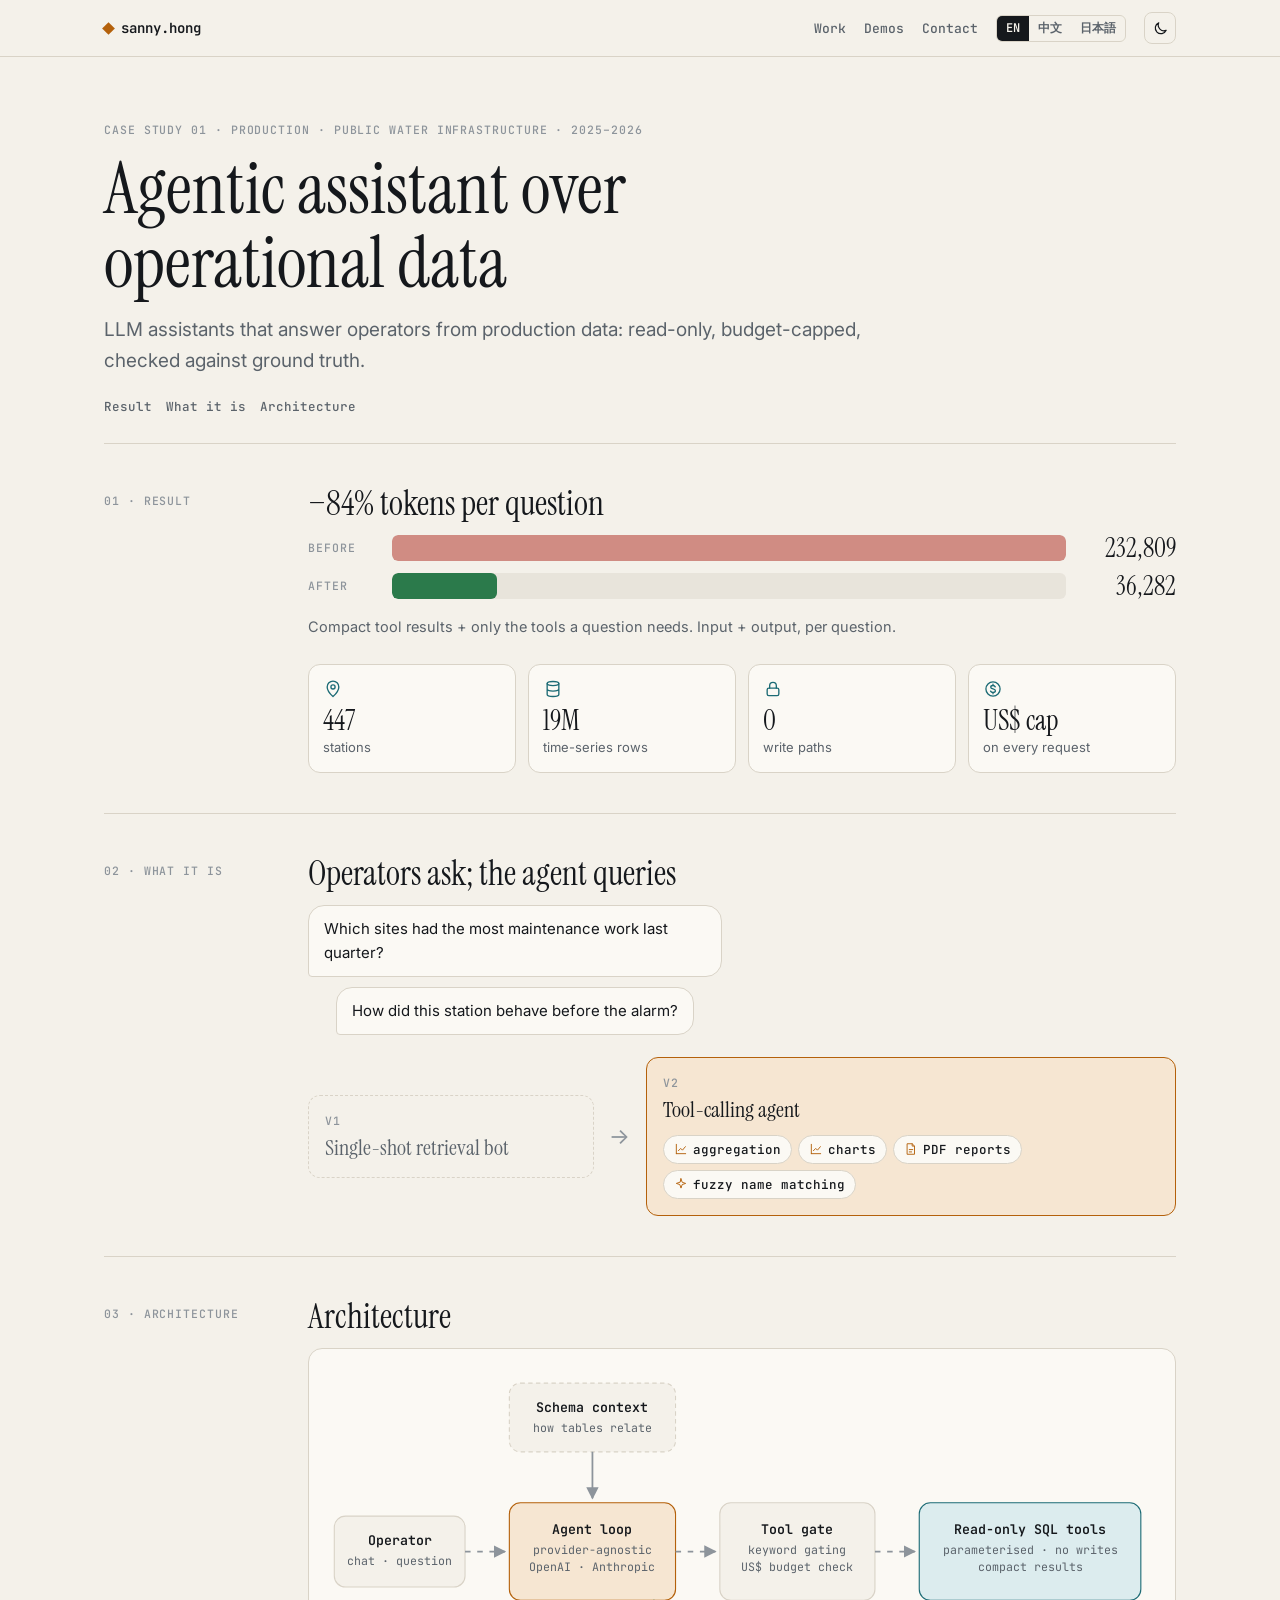
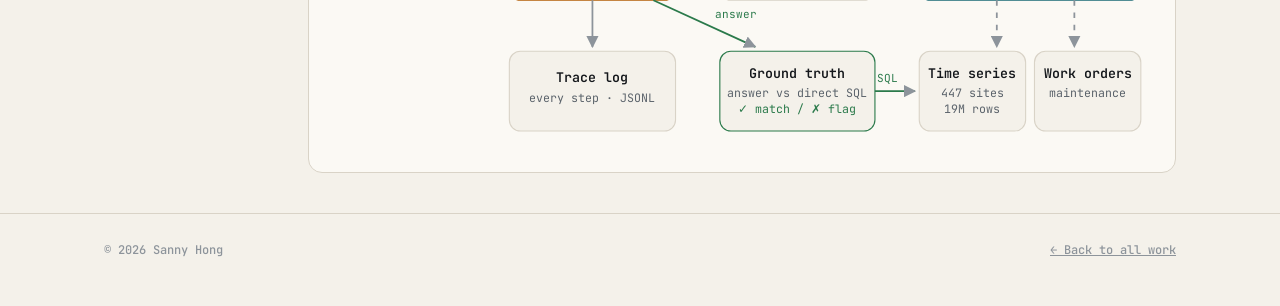
==== commit c13ba040: "Case studies: show sections 01–03 only Co-Authored-By: Claude Opus 5.5 <noreply@anthropic.com>" ====
--- a/work/llm-agent.html
+++ b/work/llm-agent.html
@@ -37,7 +37,6 @@
     <p class="lede" data-t="c.lede"></p>
     <nav class="toc">
       <a href="#result" data-t="c.toc1"></a><a href="#what" data-t="c.toc2"></a><a href="#architecture" data-t="c.toc3"></a>
-      <a href="#decisions" data-t="c.toc4"></a><a href="#verified" data-t="c.toc5"></a><a href="#again" data-t="c.toc6"></a>
     </nav>
   </div>
 
@@ -136,39 +135,6 @@
       </div>
     </section>
 
-    <section class="chapter" id="decisions">
-      <div class="meta">04 · <span data-t="c.toc4"></span></div>
-      <div>
-        <h2 data-t="c.d.h"></h2>
-        <div class="dtiles" id="decisionList"></div>
-      </div>
-    </section>
-
-    <section class="chapter" id="verified">
-      <div class="meta">05 · <span data-t="c.toc5"></span></div>
-      <div>
-        <h2 data-t="c.v.h"></h2>
-        <p class="caption" data-t="c.v.p1"></p>
-        <div class="compare">
-          <div class="bad"><span class="meta" data-t="c.v.before"></span><b>1</b><span data-t="c.v.beforeS"></span><div class="viz" id="vizBad"></div></div>
-          <div class="good"><span class="meta" data-t="c.v.after"></span><b>46</b><span data-t="c.v.afterS"></span><div class="viz" id="vizGood"></div></div>
-        </div>
-        <div class="fix">
-          <div class="bad-x"><span class="meta" data-t="c.v.causeL"></span><b data-t="c.v.cause"></b></div>
-          <i aria-hidden="true">→</i>
-          <div class="good-x"><span class="meta" data-t="c.v.fixL"></span><b data-t="c.v.fix"></b></div>
-        </div>
-      </div>
-    </section>
-
-    <section class="chapter" id="again">
-      <div class="meta">06 · <span data-t="c.toc6"></span></div>
-      <div>
-        <h2 data-t="c.g.h"></h2>
-        <div class="tiles four" id="againList"></div>
-        <p class="meta" style="margin-top:28px" data-t="c.note"></p>
-      </div>
-    </section>
   </div>
 </main>
 
@@ -177,15 +143,15 @@
 <script src="../assets/art.js"></script>
 <script src="../assets/i18n.js"></script>
 <script>
-/* Case-study copy. Facts here must match the resume: 447 stations, 19M rows, 232,809 → 36,282 tokens,
-   per-request USD caps, GPT-5 compatibility shim, JSONL step/run traces, mis-join 1 → 46. */
+/* Case-study copy, public part only (sections 01–03; the full version is in ../case-studies-full/).
+   Facts here must match the resume: 447 stations, 19M rows, 232,809 → 36,282 tokens, per-request USD caps. */
 (function () {
   const C = {
     en: {
       'c.meta': 'Case study 01 · Production · Public water infrastructure · 2025–2026',
       'c.h1': 'Agentic assistant over operational data',
       'c.lede': 'LLM assistants that answer operators from production data: read-only, budget-capped, checked against ground truth.',
-      'c.toc1': 'Result', 'c.toc2': 'What it is', 'c.toc3': 'Architecture', 'c.toc4': 'Decisions', 'c.toc5': 'How it was verified', 'c.toc6': 'If I did it again',
+      'c.toc1': 'Result', 'c.toc2': 'What it is', 'c.toc3': 'Architecture',
       'c.r.h': '−84% tokens per question',
       'c.r.before': 'Before', 'c.r.after': 'After',
       'c.r.p': 'Compact tool results + only the tools a question needs. Input + output, per question.',
@@ -196,22 +162,13 @@
       'c.w.v1': 'Single-shot retrieval bot', 'c.w.v2': 'Tool-calling agent',
       'c.w.c1': 'aggregation', 'c.w.c2': 'charts', 'c.w.c3': 'PDF reports', 'c.w.c4': 'fuzzy name matching',
       'c.a.h': 'Architecture',
-      'c.d.h': 'Five decisions, five trade-offs',
-      'c.v.h': 'Ground truth caught a silent bug',
-      'c.v.p1': 'Each answer type is re-run as direct SQL on live data. No user had reported this one.',
-      'c.v.before': 'Agent said', 'c.v.beforeS': 'site for every work order',
-      'c.v.after': 'Data said', 'c.v.afterS': 'locations',
-      'c.v.causeL': 'Cause', 'c.v.cause': 'Joins guessed from column names',
-      'c.v.fixL': 'Fix', 'c.v.fix': 'Schema-relationship context, not a better prompt',
-      'c.g.h': 'If I did it again',
-      'c.note': 'Client, data and code stay private. Every number can be walked through in an interview.',
       'c.back': '← Back to all work',
     },
     zh: {
       'c.meta': '案例研究 01 · 生产系统 · 公共水务基础设施 · 2025–2026',
       'c.h1': '运营数据上的智能体助手',
       'c.lede': '为值班人员查询生产数据的 LLM 助手：只读、有预算上限、用标准答案校验。',
-      'c.toc1': '结果', 'c.toc2': '它是什么', 'c.toc3': '架构', 'c.toc4': '关键决策', 'c.toc5': '怎么验证', 'c.toc6': '如果重做',
+      'c.toc1': '结果', 'c.toc2': '它是什么', 'c.toc3': '架构',
       'c.r.h': '每个问题的 token 减少 84%',
       'c.r.before': '之前', 'c.r.after': '之后',
       'c.r.p': '压缩工具结果 + 只开放问题需要的工具。按每个问题的输入 + 输出计算。',
@@ -222,22 +179,13 @@
       'c.w.v1': '单轮检索机器人', 'c.w.v2': '调用工具的智能体',
       'c.w.c1': '聚合统计', 'c.w.c2': '图表', 'c.w.c3': 'PDF 报告', 'c.w.c4': '名称模糊匹配',
       'c.a.h': '架构',
-      'c.d.h': '五个决策，五个取舍',
-      'c.v.h': '标准答案抓到了一个隐性错误',
-      'c.v.p1': '每类答案都用直接 SQL 在真实数据上重跑一遍。这个错误没有任何用户报告过。',
-      'c.v.before': '智能体说', 'c.v.beforeS': '个站点承担了所有工单',
-      'c.v.after': '数据实际', 'c.v.afterS': '个地点',
-      'c.v.causeL': '原因', 'c.v.cause': '按字段名猜测表关联',
-      'c.v.fixL': '修复', 'c.v.fix': '加入表关系 context，而不是改提示词',
-      'c.g.h': '如果重做',
-      'c.note': '客户、数据和代码均保密。每个数字都可以在面试里讲清楚。',
       'c.back': '← 返回全部项目',
     },
     ja: {
       'c.meta': 'ケーススタディ 01 · 本番 · 公共水道インフラ · 2025–2026',
       'c.h1': '運用データに対するエージェント',
       'c.lede': '本番データでオペレーターに答える LLM アシスタント。読み取り専用・予算上限つき・正解データで検証。',
-      'c.toc1': '結果', 'c.toc2': '概要', 'c.toc3': 'アーキテクチャ', 'c.toc4': '設計判断', 'c.toc5': '検証方法', 'c.toc6': 'もう一度やるなら',
+      'c.toc1': '結果', 'c.toc2': '概要', 'c.toc3': 'アーキテクチャ',
       'c.r.h': '1 質問あたりのトークン −84%',
       'c.r.before': '前', 'c.r.after': '後',
       'c.r.p': 'ツール結果の圧縮 ＋ 質問に必要なツールだけを公開。1 質問あたりの入力 ＋ 出力。',
@@ -248,58 +196,9 @@
       'c.w.v1': '単発の検索ボット', 'c.w.v2': 'ツール呼び出し型エージェント',
       'c.w.c1': '集計', 'c.w.c2': 'グラフ', 'c.w.c3': 'PDF レポート', 'c.w.c4': '名前のあいまい照合',
       'c.a.h': 'アーキテクチャ',
-      'c.d.h': '5 つの判断と 5 つのトレードオフ',
-      'c.v.h': '正解データが隠れたバグを発見',
-      'c.v.p1': '回答の種類ごとに実データで直接 SQL を再実行。利用者は誰も報告していませんでした。',
-      'c.v.before': 'エージェント', 'c.v.beforeS': '拠点にすべての作業指示',
-      'c.v.after': '実データ', 'c.v.afterS': '拠点',
-      'c.v.causeL': '原因', 'c.v.cause': '列名から結合を推測していた',
-      'c.v.fixL': '修正', 'c.v.fix': 'プロンプトではなくスキーマ関係コンテキスト',
-      'c.g.h': 'もう一度やるなら',
-      'c.note': '顧客・データ・コードは非公開。すべての数字は面接で説明できます。',
       'c.back': '← すべての実績へ戻る',
     },
   };
-  const DECISIONS = [
-    { i: 'lock', h: { en: 'Read-only, parameterised SQL tools', zh: '只读、参数化的 SQL 工具', ja: '読み取り専用・パラメータ化 SQL' },
-      gain: { en: 'Production data cannot be changed', zh: '生产数据无法被改动', ja: '本番データは変更できない' },
-      cost: { en: 'New question types need new tools', zh: '新类型问题需要新工具', ja: '新しい質問には新しいツールが必要' } },
-    { i: 'swap', h: { en: 'Provider-agnostic model layer', zh: '与服务商无关的模型层', ja: 'プロバイダー非依存のモデル層' },
-      gain: { en: 'Swap OpenAI ↔ Anthropic; GPT-5 API shim', zh: 'OpenAI ↔ Anthropic 随时切换；GPT-5 兼容层', ja: 'OpenAI ↔ Anthropic を切替、GPT-5 互換層' },
-      cost: { en: 'Provider-only features stay behind one interface', zh: '独有功能只能在共用接口后使用', ja: '固有機能は共通インターフェースの裏側のみ' } },
-    { i: 'funnel', h: { en: 'Compact results, gate tools by keyword', zh: '压缩结果，按关键词开放工具', ja: '結果を圧縮し、キーワードでツールを絞る' },
-      gain: { en: '232,809 → 36,282 tokens, under rate limits', zh: '232,809 → 36,282 token，不超速率限制', ja: '232,809 → 36,282 トークン、レート制限内' },
-      cost: { en: 'A wrong gate can hide a needed tool', zh: '闸门判断错会藏起需要的工具', ja: 'ゲートを誤ると必要なツールが隠れる' } },
-    { i: 'coins', h: { en: 'Per-request US$ cost caps', zh: '每个请求的美元成本上限', ja: 'リクエストごとの US$ 上限' },
-      gain: { en: 'A runaway loop cannot burn money', zh: '失控循环不会烧钱', ja: '暴走ループで費用を浪費しない' },
-      cost: { en: 'Long analyses may stop early, and say so', zh: '长分析可能提前停止，并明确告知', ja: '長い分析は途中で止まり、それを明示' } },
-    { i: 'schema', h: { en: 'Schema-relationship context', zh: '表关系 context', ja: 'スキーマ関係コンテキスト' },
-      gain: { en: 'No more guessed joins', zh: '不再靠猜来关联表', ja: '結合を推測しなくなった' },
-      cost: { en: 'Must be updated when the schema changes', zh: '表结构变动时要同步更新', ja: 'スキーマ変更のたびに更新が必要' } },
-  ];
-  const AGAIN = [
-    { i: 'flask', h: { en: 'A golden set per question type, in CI', zh: '每类问题一套标准测试集，接入 CI', ja: '質問タイプ別ゴールデンセットを CI に' } },
-    { i: 'scale', h: { en: 'An LLM judge calibrated on my labels', zh: '用我的标注校准 LLM judge', ja: '自分のラベルで較正した LLM judge' } },
-    { i: 'route', h: { en: 'Route easy questions to a cheaper model', zh: '简单问题路由给更便宜的模型', ja: '簡単な質問は安価なモデルへ' } },
-    { i: 'pulse', h: { en: 'OpenTelemetry instead of custom logs', zh: '用 OpenTelemetry 取代自定义日志', ja: '独自ログの代わりに OpenTelemetry' } },
-  ];
-
-  // Mis-join illustration: work orders on the left, sites on the right.
-  function misjoin(good) {
-    const orders = Array.from({ length: 8 }, (_, i) => [18, 12 + i * 16]);
-    const sites = good
-      ? Array.from({ length: 46 }, (_, i) => [150 + (i % 8) * 14, 22 + Math.floor(i / 8) * 21])
-      : [[220, 74]];
-    const colour = good ? 'var(--ok)' : 'var(--bad)';
-    const links = orders.map(([x, y], i) => {
-      const [sx, sy] = good ? sites[(i * 7 + 3) % 46] : sites[0];
-      return `<path d="M${x + 6} ${y}C${(x + sx) / 2} ${y} ${(x + sx) / 2} ${sy} ${sx - 4} ${sy}" stroke="${colour}" stroke-width="1.2" fill="none" opacity="0.7"/>`;
-    }).join('');
-    const o = orders.map(([x, y]) => `<rect x="${x - 6}" y="${y - 5}" width="12" height="10" rx="2" fill="var(--panel)" stroke="var(--muted)"/>`).join('');
-    const s = sites.map(([x, y]) => `<circle cx="${x}" cy="${y}" r="${good ? 4 : 9}" fill="${colour}" opacity="${good ? 0.85 : 1}"/>`).join('');
-    return `<svg viewBox="0 0 260 150" aria-hidden="true">${links}${o}${s}<text x="12" y="146" font-size="9.5" fill="var(--faint)">work orders</text><text x="${good ? 150 : 200}" y="146" font-size="9.5" fill="var(--faint)">sites</text></svg>`;
-  }
-
   let lang = 'en';
   try { const s = localStorage.getItem('lang'); if (['en', 'zh', 'ja'].includes(s)) lang = s; else if ((navigator.language || '').startsWith('zh')) lang = 'zh'; else if ((navigator.language || '').startsWith('ja')) lang = 'ja'; } catch (e) {}
   const asked = new URL(location.href).searchParams.get('lang');
@@ -310,13 +209,8 @@
     document.documentElement.lang = lang === 'zh' ? 'zh-Hans' : lang;
     document.querySelectorAll('[data-t]').forEach((el) => (el.textContent = t(el.dataset.t)));
     document.querySelectorAll('.langs button').forEach((b) => b.setAttribute('aria-pressed', String(b.dataset.lang === lang)));
-    document.getElementById('decisionList').innerHTML = DECISIONS.map((d, n) =>
-      `<div class="dtile">${window.icon(d.i)}<div><span class="meta">${String(n + 1).padStart(2, '0')}</span><h3>${esc(d.h[lang])}</h3><p class="plus">${esc(d.gain[lang])}</p><p class="minus">${esc(d.cost[lang])}</p></div></div>`).join('');
-    document.getElementById('againList').innerHTML = AGAIN.map((a) => `<div class="tile">${window.icon(a.i)}<b>${esc(a.h[lang])}</b></div>`).join('');
   }
   document.querySelectorAll('.langs button').forEach((b) => b.addEventListener('click', () => { lang = b.dataset.lang; try { localStorage.setItem('lang', lang); } catch (e) {} render(); }));
-  document.getElementById('vizBad').innerHTML = misjoin(false);
-  document.getElementById('vizGood').innerHTML = misjoin(true);
   window.paintArt();
   render();
 })();
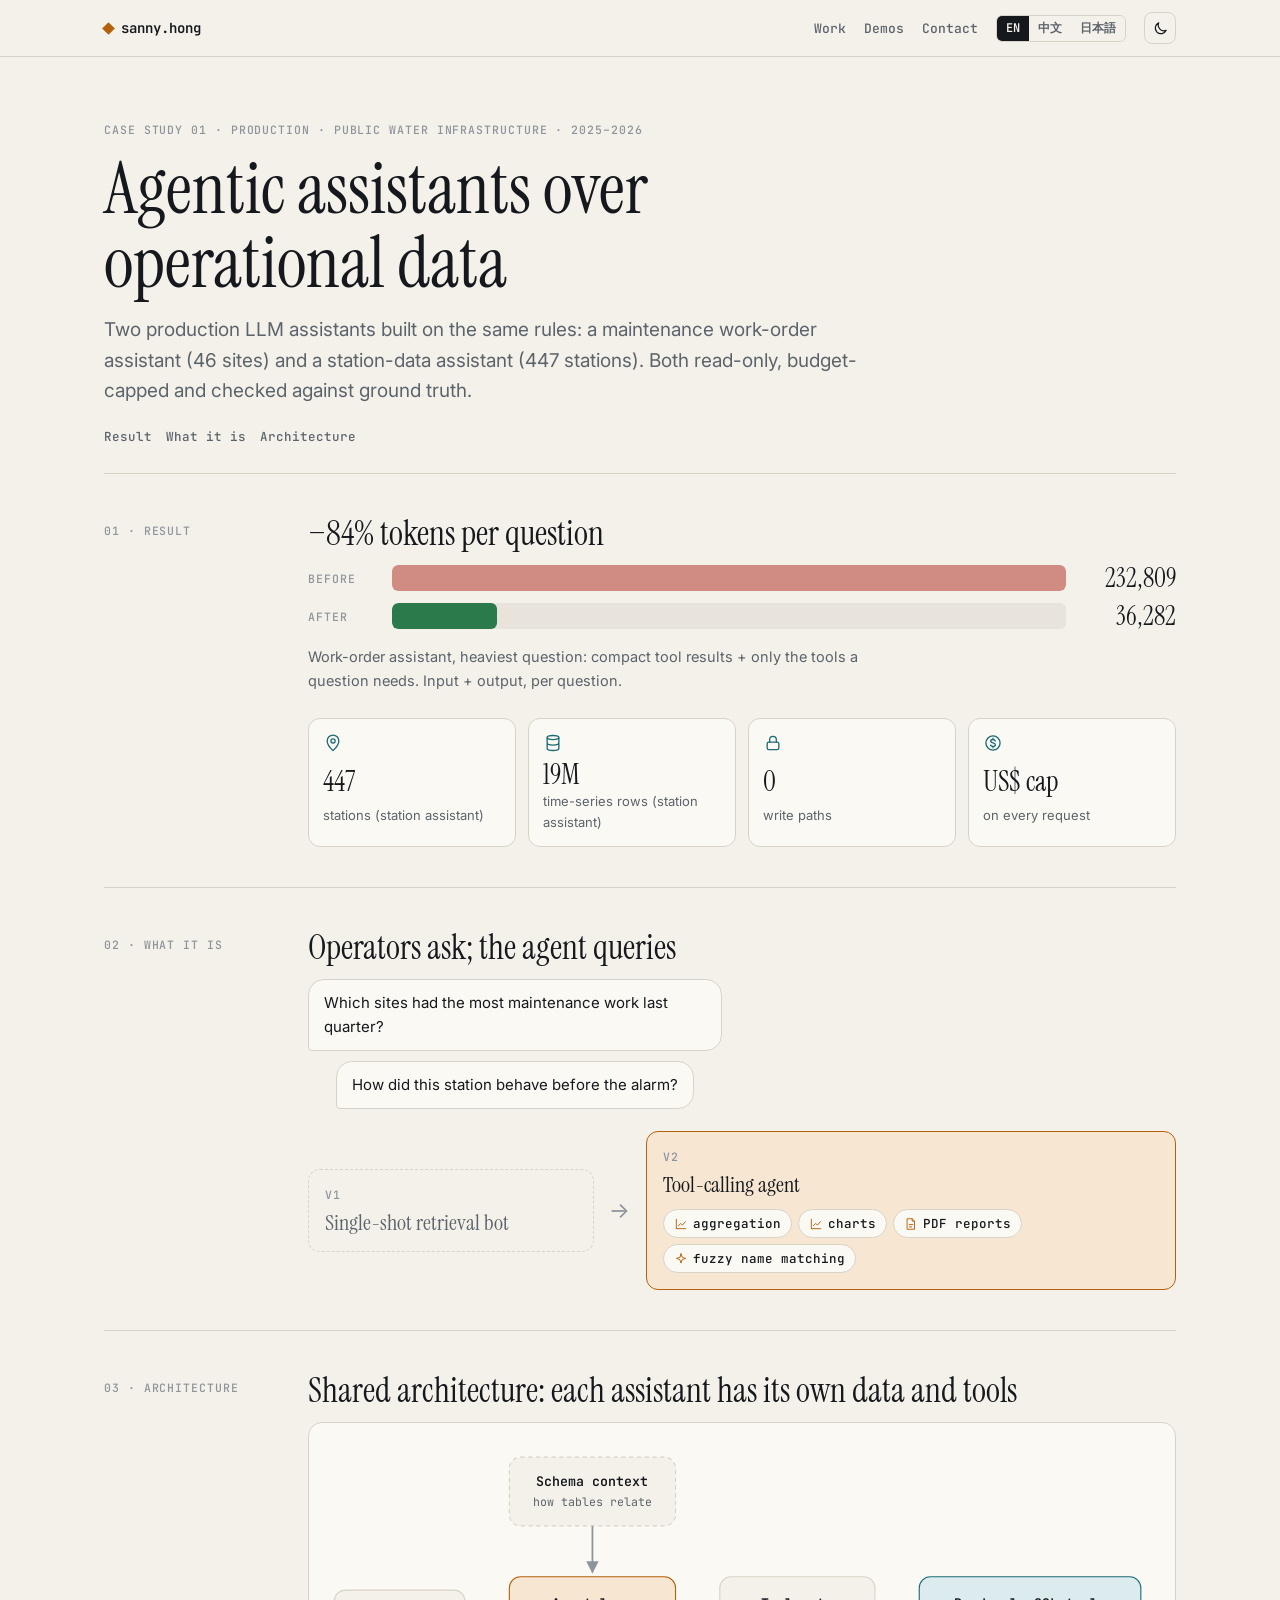
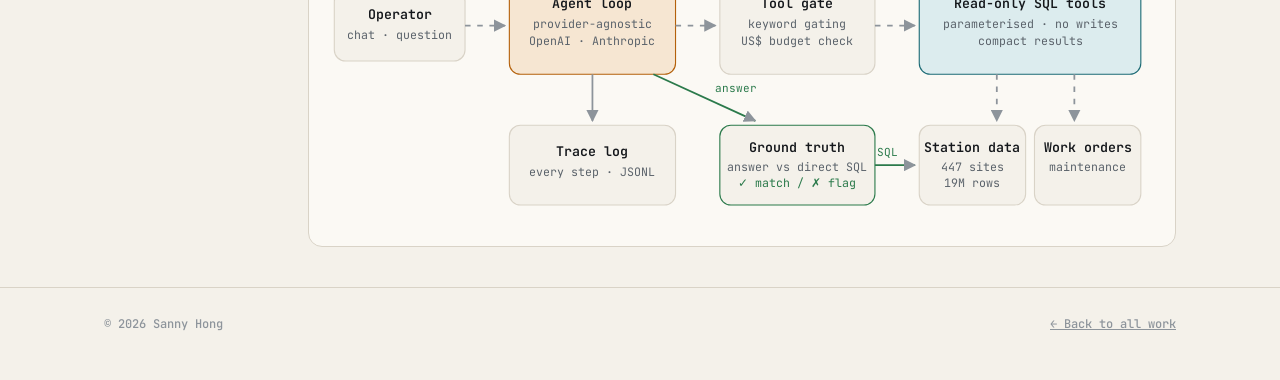
==== commit 3c22ae87: "Fix project cards: separate the two assistants, honest forecasting and vision claims, add Company In" ====
--- a/work/llm-agent.html
+++ b/work/llm-agent.html
@@ -33,7 +33,7 @@
 <main>
   <div class="wrap case-hero">
     <div class="meta" data-t="c.meta"></div>
-    <h1 data-t="c.h1">Agentic assistant over operational data</h1>
+    <h1 data-t="c.h1">Agentic assistants over operational data</h1>
     <p class="lede" data-t="c.lede"></p>
     <nav class="toc">
       <a href="#result" data-t="c.toc1"></a><a href="#what" data-t="c.toc2"></a><a href="#architecture" data-t="c.toc3"></a>
@@ -106,7 +106,7 @@
               <text x="640" y="190" text-anchor="middle" fill="var(--muted)" font-size="10.5">compact results</text>
 
               <rect x="540" y="262" width="96" height="72" rx="10" fill="var(--paper)" stroke="var(--rule)"/>
-              <text x="588" y="286" text-anchor="middle" font-weight="600">Time series</text><text x="588" y="303" text-anchor="middle" fill="var(--muted)" font-size="10.5">447 sites</text><text x="588" y="318" text-anchor="middle" fill="var(--muted)" font-size="10.5">19M rows</text>
+              <text x="588" y="286" text-anchor="middle" font-weight="600">Station data</text><text x="588" y="303" text-anchor="middle" fill="var(--muted)" font-size="10.5">447 sites</text><text x="588" y="318" text-anchor="middle" fill="var(--muted)" font-size="10.5">19M rows</text>
               <rect x="644" y="262" width="96" height="72" rx="10" fill="var(--paper)" stroke="var(--rule)"/>
               <text x="692" y="286" text-anchor="middle" font-weight="600">Work orders</text><text x="692" y="303" text-anchor="middle" fill="var(--muted)" font-size="10.5">maintenance</text>
 
@@ -149,53 +149,53 @@
   const C = {
     en: {
       'c.meta': 'Case study 01 · Production · Public water infrastructure · 2025–2026',
-      'c.h1': 'Agentic assistant over operational data',
-      'c.lede': 'LLM assistants that answer operators from production data: read-only, budget-capped, checked against ground truth.',
+      'c.h1': 'Agentic assistants over operational data',
+      'c.lede': 'Two production LLM assistants built on the same rules: a maintenance work-order assistant (46 sites) and a station-data assistant (447 stations). Both read-only, budget-capped and checked against ground truth.',
       'c.toc1': 'Result', 'c.toc2': 'What it is', 'c.toc3': 'Architecture',
       'c.r.h': '−84% tokens per question',
       'c.r.before': 'Before', 'c.r.after': 'After',
-      'c.r.p': 'Compact tool results + only the tools a question needs. Input + output, per question.',
-      'c.k1': 'stations', 'c.k2': 'time-series rows', 'c.k3': 'write paths', 'c.k4': 'on every request',
+      'c.r.p': 'Work-order assistant, heaviest question: compact tool results + only the tools a question needs. Input + output, per question.',
+      'c.k1': 'stations (station assistant)', 'c.k2': 'time-series rows (station assistant)', 'c.k3': 'write paths', 'c.k4': 'on every request',
       'c.w.h': 'Operators ask; the agent queries',
       'c.w.q1': 'Which sites had the most maintenance work last quarter?',
       'c.w.q2': 'How did this station behave before the alarm?',
       'c.w.v1': 'Single-shot retrieval bot', 'c.w.v2': 'Tool-calling agent',
       'c.w.c1': 'aggregation', 'c.w.c2': 'charts', 'c.w.c3': 'PDF reports', 'c.w.c4': 'fuzzy name matching',
-      'c.a.h': 'Architecture',
+      'c.a.h': 'Shared architecture: each assistant has its own data and tools',
       'c.back': '← Back to all work',
     },
     zh: {
       'c.meta': '案例研究 01 · 生产系统 · 公共水务基础设施 · 2025–2026',
       'c.h1': '运营数据上的智能体助手',
-      'c.lede': '为值班人员查询生产数据的 LLM 助手：只读、有预算上限、用标准答案校验。',
+      'c.lede': '两个遵循同样规则的生产级 LLM 助手：维护工单助手（46 个站点）和站点数据助手（447 个站点）。都是只读、有预算上限、用标准答案校验。',
       'c.toc1': '结果', 'c.toc2': '它是什么', 'c.toc3': '架构',
       'c.r.h': '每个问题的 token 减少 84%',
       'c.r.before': '之前', 'c.r.after': '之后',
-      'c.r.p': '压缩工具结果 + 只开放问题需要的工具。按每个问题的输入 + 输出计算。',
-      'c.k1': '个站点', 'c.k2': '行时间序列', 'c.k3': '条写入路径', 'c.k4': '每个请求都有',
+      'c.r.p': '工单助手，最重的问题：压缩工具结果 + 只开放问题需要的工具。按每个问题的输入 + 输出计算。',
+      'c.k1': '个站点（站点助手）', 'c.k2': '行时间序列（站点助手）', 'c.k3': '条写入路径', 'c.k4': '每个请求都有',
       'c.w.h': '值班人员提问，智能体去查',
       'c.w.q1': '上季度哪些站点的维修工作最多？',
       'c.w.q2': '这个站点在告警前表现如何？',
       'c.w.v1': '单轮检索机器人', 'c.w.v2': '调用工具的智能体',
       'c.w.c1': '聚合统计', 'c.w.c2': '图表', 'c.w.c3': 'PDF 报告', 'c.w.c4': '名称模糊匹配',
-      'c.a.h': '架构',
+      'c.a.h': '共用架构：每个助手有各自的数据和工具',
       'c.back': '← 返回全部项目',
     },
     ja: {
       'c.meta': 'ケーススタディ 01 · 本番 · 公共水道インフラ · 2025–2026',
       'c.h1': '運用データに対するエージェント',
-      'c.lede': '本番データでオペレーターに答える LLM アシスタント。読み取り専用・予算上限つき・正解データで検証。',
+      'c.lede': '同じ設計ルールの本番 LLM アシスタント 2 つ：保守作業指示アシスタント（46 拠点）と観測所データアシスタント（447 拠点）。どちらも読み取り専用・予算上限つき・正解データで検証。',
       'c.toc1': '結果', 'c.toc2': '概要', 'c.toc3': 'アーキテクチャ',
       'c.r.h': '1 質問あたりのトークン −84%',
       'c.r.before': '前', 'c.r.after': '後',
-      'c.r.p': 'ツール結果の圧縮 ＋ 質問に必要なツールだけを公開。1 質問あたりの入力 ＋ 出力。',
-      'c.k1': '拠点', 'c.k2': '行の時系列', 'c.k3': '書き込み経路', 'c.k4': '全リクエストに適用',
+      'c.r.p': '作業指示アシスタントの最も重い質問：ツール結果の圧縮 ＋ 質問に必要なツールだけを公開。1 質問あたりの入力 ＋ 出力。',
+      'c.k1': '拠点（観測所アシスタント）', 'c.k2': '行の時系列（観測所アシスタント）', 'c.k3': '書き込み経路', 'c.k4': '全リクエストに適用',
       'c.w.h': 'オペレーターが聞き、エージェントが調べる',
       'c.w.q1': '前四半期に保守作業が最も多かった拠点は？',
       'c.w.q2': 'アラーム前、この拠点はどう推移した？',
       'c.w.v1': '単発の検索ボット', 'c.w.v2': 'ツール呼び出し型エージェント',
       'c.w.c1': '集計', 'c.w.c2': 'グラフ', 'c.w.c3': 'PDF レポート', 'c.w.c4': '名前のあいまい照合',
-      'c.a.h': 'アーキテクチャ',
+      'c.a.h': '共通アーキテクチャ：各アシスタントは独自のデータとツールを持つ',
       'c.back': '← すべての実績へ戻る',
     },
   };
